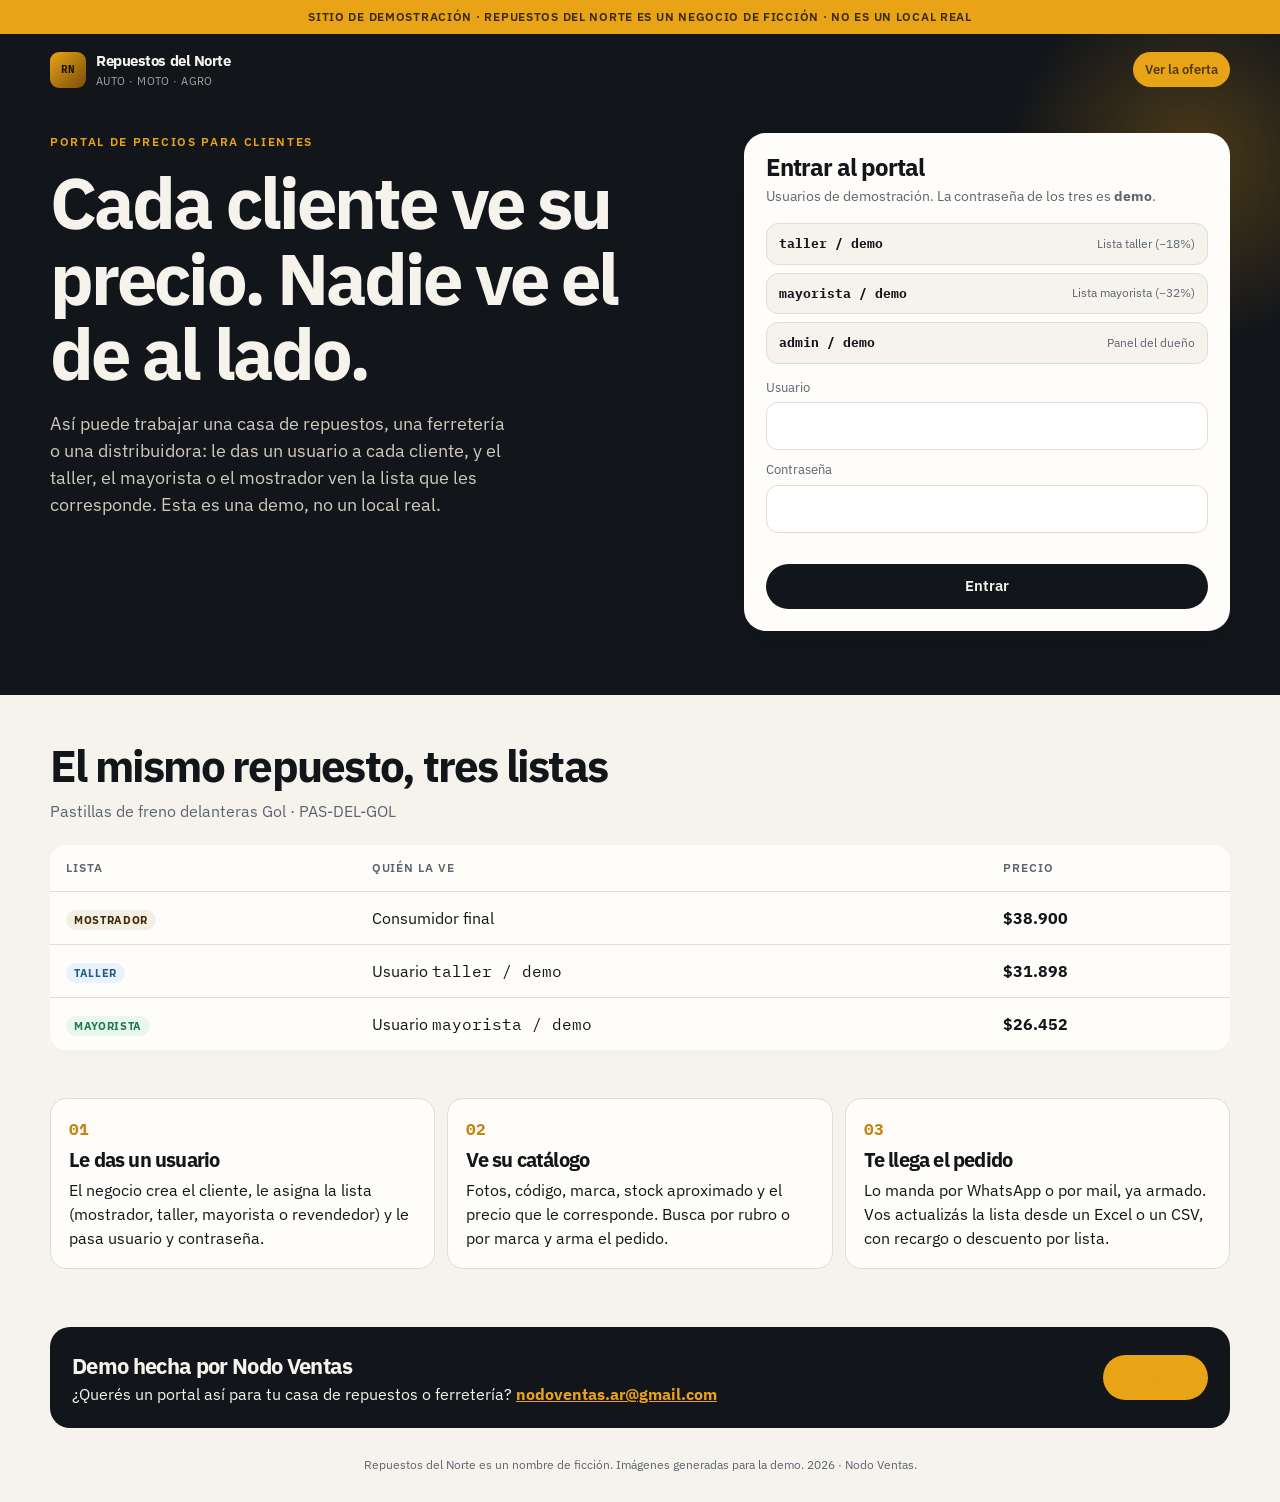
==== index.html @ 2b9c000d "Publicar demo del portal de precios Repuestos del Norte" ====
<!DOCTYPE html>
<html lang="es-AR">
<head>
  <meta charset="utf-8">
  <meta name="viewport" content="width=device-width, initial-scale=1">
  <title>Repuestos del Norte — Portal de precios (demo de Nodo Ventas)</title>
  <meta name="description" content="Demo de un portal de precios para casas de repuestos: cada cliente entra con su usuario y ve su lista. Hecho por Nodo Ventas. Este negocio es de ficción.">
  <meta name="robots" content="noindex, nofollow">
  <link rel="icon" href="favicon.svg" type="image/svg+xml">
  <link rel="preconnect" href="https://fonts.googleapis.com">
  <link rel="preconnect" href="https://fonts.gstatic.com" crossorigin>
  <link href="https://fonts.googleapis.com/css2?family=IBM+Plex+Mono:wght@400;600;700&family=IBM+Plex+Sans:wght@400;500;600;700&display=swap" rel="stylesheet">
  <link rel="stylesheet" href="css/app.css">
</head>
<body>
  <a class="skip" href="#login">Saltar al acceso</a>
  <div class="ribbon">Sitio de demostración · Repuestos del Norte es un negocio de ficción · No es un local real</div>
  <div class="hero-dark">
    <div class="wrap">
      <div class="topbar">
        <a class="brand" href="index.html">
          <span class="mark">RN</span>
          <span><b>Repuestos del Norte</b><small>Auto · Moto · Agro</small></span>
        </a>
        <a class="btn btn-amber btn-sm" href="oferta/">Ver la oferta</a>
      </div>
      <div class="hero-grid">
        <div>
          <p class="kicker">Portal de precios para clientes</p>
          <h1>Cada cliente ve su precio. Nadie ve el de al lado.</h1>
          <p class="lead">Así puede trabajar una casa de repuestos, una ferretería o una distribuidora: le das un usuario a cada cliente, y el taller, el mayorista o el mostrador ven la lista que les corresponde. Esta es una demo, no un local real.</p>
        </div>
        <div class="login-card" id="login-card">
          <h2>Entrar al portal</h2>
          <p class="hint">Usuarios de demostración. La contraseña de los tres es <b>demo</b>.</p>
          <div class="demo-users">
            <button class="chip" type="button" data-user="taller"><b>taller / demo</b><span>Lista taller (−18%)</span></button>
            <button class="chip" type="button" data-user="mayorista"><b>mayorista / demo</b><span>Lista mayorista (−32%)</span></button>
            <button class="chip" type="button" data-user="admin"><b>admin / demo</b><span>Panel del dueño</span></button>
          </div>
          <form id="login">
            <label for="usuario">Usuario</label>
            <input id="usuario" name="usuario" autocomplete="username" required>
            <label for="password">Contraseña</label>
            <input id="password" name="password" type="password" autocomplete="current-password" required>
            <p class="err" id="login-err" role="alert"></p>
            <button class="btn btn-primary" type="submit" style="width:100%;margin-top:8px">Entrar</button>
          </form>
        </div>
      </div>
    </div>
  </div>

  <main>
    <section class="compare">
      <div class="wrap">
        <h2>El mismo repuesto, tres listas</h2>
        <p class="sub" id="cmp-name">Entrá con taller y después con mayorista: el catálogo es el mismo, el precio no.</p>
        <table class="price-table">
          <thead>
            <tr><th>Lista</th><th>Quién la ve</th><th>Precio</th></tr>
          </thead>
          <tbody>
            <tr>
              <td><span class="tag tag-c">Mostrador</span></td>
              <td>Consumidor final</td>
              <td class="amt" id="cmp-c">—</td>
            </tr>
            <tr>
              <td><span class="tag tag-t">Taller</span></td>
              <td>Usuario <span class="mono">taller / demo</span></td>
              <td class="amt" id="cmp-t">—</td>
            </tr>
            <tr>
              <td><span class="tag tag-m">Mayorista</span></td>
              <td>Usuario <span class="mono">mayorista / demo</span></td>
              <td class="amt" id="cmp-m">—</td>
            </tr>
          </tbody>
        </table>
      </div>
    </section>

    <div class="wrap">
      <div class="steps">
        <article class="step"><i>01</i><h3>Le das un usuario</h3><p>El negocio crea el cliente, le asigna la lista (mostrador, taller, mayorista o revendedor) y le pasa usuario y contraseña.</p></article>
        <article class="step"><i>02</i><h3>Ve su catálogo</h3><p>Fotos, código, marca, stock aproximado y el precio que le corresponde. Busca por rubro o por marca y arma el pedido.</p></article>
        <article class="step"><i>03</i><h3>Te llega el pedido</h3><p>Lo manda por WhatsApp o por mail, ya armado. Vos actualizás la lista desde un Excel o un CSV, con recargo o descuento por lista.</p></article>
      </div>
    </div>
  </main>

  <footer class="wrap">
    <div class="nodo">
      <div>
        <strong>Demo hecha por Nodo Ventas</strong>
        <span>¿Querés un portal así para tu casa de repuestos o ferretería? <a href="mailto:nodoventas.ar@gmail.com">nodoventas.ar@gmail.com</a></span>
      </div>
      <a class="btn btn-amber" href="oferta/">Ver oferta</a>
    </div>
    <p class="fine">Repuestos del Norte es un nombre de ficción. Imágenes generadas para la demo. 2026 · Nodo Ventas.</p>
  </footer>
  <script src="js/products.js"></script>
  <script src="js/core.js"></script>
  <script src="js/login.js"></script>
</body>
</html>
---- css/app.css ----
:root {
  --ink: #12151a;
  --ink-2: #1c222b;
  --paper: #f6f3ed;
  --paper-2: #fffdf9;
  --muted: #5c6570;
  --line: #e2dcd2;
  --amber: #c48412;
  --amber-2: #e8a317;
  --amber-ink: #3a2a08;
  --steel: #2b5d7a;
  --ok: #1f7a4d;
  --warn: #9a4b12;
  --danger: #b42318;
  --shadow: 0 16px 40px rgba(18, 21, 26, 0.12);
  --radius: 14px;
  --font: "IBM Plex Sans", "Segoe UI", sans-serif;
  --mono: "IBM Plex Mono", ui-monospace, monospace;
  --max: 1180px;
}
*, *::before, *::after { box-sizing: border-box; }
html { scroll-behavior: smooth; }
html, body { margin: 0; padding: 0; }
body {
  font-family: var(--font);
  color: var(--ink);
  background: var(--paper);
  font-size: 16px;
  line-height: 1.5;
  -webkit-font-smoothing: antialiased;
}
body.dark {
  background: var(--ink);
  color: var(--paper);
}
img { max-width: 100%; display: block; }
button, input, select { font: inherit; color: inherit; }
button { cursor: pointer; }
a { color: inherit; }
h1, h2, h3 { margin: 0; letter-spacing: -0.04em; line-height: 1.05; }
p { margin: 0; }

.skip { position: absolute; left: 12px; top: -40px; background: var(--amber-2); color: var(--ink); padding: 8px 12px; border-radius: 8px; z-index: 20; }
.skip:focus { top: 12px; }

.ribbon {
  background: var(--amber-2);
  color: var(--amber-ink);
  text-align: center;
  font-size: 12px;
  font-weight: 600;
  letter-spacing: 0.06em;
  text-transform: uppercase;
  padding: 8px 16px;
}

.wrap { width: min(var(--max), calc(100% - 32px)); margin-inline: auto; }

.btn {
  display: inline-flex; align-items: center; justify-content: center; gap: 8px;
  border: 0; border-radius: 999px; padding: 11px 18px;
  font-weight: 600; text-decoration: none; font-size: 15px;
  transition: transform 0.12s ease, background 0.12s ease;
}
.btn:active { transform: scale(0.98); }
.btn-primary { background: var(--ink); color: var(--paper); }
.btn-amber { background: var(--amber-2); color: var(--amber-ink); }
.btn-ghost { background: transparent; border: 1px solid currentColor; }
.btn-wa { background: #25d366; color: #062; }
.btn-mail { background: var(--steel); color: #fff; }
.btn[disabled] { opacity: 0.45; cursor: not-allowed; }
.btn-sm { padding: 8px 12px; font-size: 13px; }

.hero-dark { background: var(--ink); color: var(--paper); position: relative; overflow: hidden; }
.hero-dark::after {
  content: ""; position: absolute; right: -120px; top: -80px; width: 420px; height: 420px;
  background: radial-gradient(circle, rgba(232,163,23,.28), transparent 62%);
  pointer-events: none;
}
.topbar {
  display: flex; justify-content: space-between; align-items: center;
  padding: 16px 0; gap: 12px;
}
.brand { display: flex; align-items: center; gap: 10px; text-decoration: none; }
.mark {
  width: 36px; height: 36px; border-radius: 9px;
  background: linear-gradient(135deg, var(--amber-2), #7a4e0a);
  display: grid; place-items: center;
  font-family: var(--mono); font-size: 11px; font-weight: 700; color: #1a1204;
}
.brand b { display: block; font-size: 15px; letter-spacing: -0.03em; }
.brand small { display: block; font-size: 11px; opacity: 0.65; letter-spacing: 0.04em; text-transform: uppercase; }

.hero-grid { display: grid; grid-template-columns: 1.15fr 0.85fr; gap: 36px; padding: 28px 0 64px; align-items: start; }
.kicker { font-size: 12px; letter-spacing: 0.14em; text-transform: uppercase; color: var(--amber-2); font-weight: 600; margin-bottom: 14px; }
.hero-grid h1 { font-size: clamp(40px, 6vw, 72px); max-width: 14ch; }
.lead { margin: 18px 0 22px; max-width: 42ch; color: #cfc8bc; font-size: 18px; }

.login-card {
  background: var(--paper-2); color: var(--ink);
  border-radius: 22px; padding: 22px; box-shadow: var(--shadow); position: relative; z-index: 1;
}
.login-card h2 { font-size: 24px; margin-bottom: 6px; }
.login-card .hint { color: var(--muted); font-size: 14px; margin-bottom: 16px; }
label { display: block; font-size: 13px; margin: 10px 0 5px; color: var(--muted); }
input, select {
  width: 100%; border: 1px solid var(--line); border-radius: 12px;
  padding: 11px 12px; background: #fff; outline: none;
}
input:focus, select:focus { border-color: var(--amber); box-shadow: 0 0 0 3px rgba(232,163,23,.25); }
.demo-users { display: grid; gap: 8px; margin: 14px 0; }
.chip {
  display: flex; justify-content: space-between; align-items: center; gap: 8px;
  border: 1px solid var(--line); border-radius: 12px; padding: 10px 12px;
  background: var(--paper); cursor: pointer; text-align: left; width: 100%;
}
.chip:hover, .chip:focus-visible { border-color: var(--amber); }
.chip b { font-family: var(--mono); font-size: 13px; }
.chip span { font-size: 12px; color: var(--muted); }
.err { color: var(--danger); font-size: 13px; min-height: 1.2em; margin-top: 8px; }

.compare { padding: 48px 0; }
.compare h2 { font-size: clamp(28px, 5vw, 44px); margin-bottom: 10px; }
.compare .sub { color: var(--muted); margin-bottom: 22px; max-width: 50ch; }
.price-table { width: 100%; border-collapse: collapse; background: var(--paper-2); border-radius: 16px; overflow: hidden; }
.price-table th, .price-table td { padding: 14px 16px; text-align: left; border-bottom: 1px solid var(--line); }
.price-table th { font-size: 12px; letter-spacing: 0.08em; text-transform: uppercase; color: var(--muted); font-weight: 600; }
.price-table .mono { font-family: var(--mono); }
.price-table .amt { font-weight: 700; font-variant-numeric: tabular-nums; }
.price-table tr:last-child td { border-bottom: 0; }
.tag { font-size: 11px; font-weight: 700; letter-spacing: 0.06em; text-transform: uppercase; border-radius: 999px; padding: 3px 8px; }
.tag-t { background: #e8f3ff; color: var(--steel); }
.tag-m { background: #e9f7ef; color: var(--ok); }
.tag-c { background: #f4eee3; color: var(--amber-ink); }

.steps { display: grid; grid-template-columns: repeat(3, 1fr); gap: 12px; padding-bottom: 48px; }
.step { background: var(--paper-2); border: 1px solid var(--line); border-radius: 16px; padding: 18px; }
.step i { font-family: var(--mono); color: var(--amber); font-style: normal; font-weight: 700; }
.step h3 { font-size: 20px; margin: 8px 0; }

.nodo {
  background: var(--ink); color: var(--paper); border-radius: 20px;
  padding: 22px; display: flex; justify-content: space-between; align-items: center; gap: 12px; flex-wrap: wrap;
  margin: 10px 0 28px;
}
.nodo strong { display: block; font-size: 22px; letter-spacing: -0.03em; }
.nodo a { color: var(--amber-2); font-weight: 700; }
.fine { text-align: center; font-size: 12px; color: var(--muted); padding-bottom: 28px; }

.app-head {
  position: sticky; top: 0; z-index: 30;
  background: rgba(246,243,237,.92); backdrop-filter: blur(14px);
  border-bottom: 1px solid var(--line);
}
.app-head .row { display: flex; align-items: center; gap: 10px; min-height: 64px; }
.search { flex: 1; display: flex; align-items: center; gap: 8px; }
.search input { background: #fff; }
.who { display: flex; align-items: center; gap: 8px; font-size: 13px; }
.badge-list {
  font-family: var(--mono); font-size: 11px; font-weight: 700;
  background: var(--ink); color: var(--paper); border-radius: 999px; padding: 5px 9px; white-space: nowrap;
}
.filters { display: flex; gap: 8px; flex-wrap: wrap; padding: 10px 0 16px; }
.filters select { width: auto; background: #fff; padding: 8px 10px; }

.grid {
  display: grid; grid-template-columns: repeat(auto-fill, minmax(220px, 1fr)); gap: 12px; padding-bottom: 100px;
}
.card {
  background: var(--paper-2); border: 1px solid var(--line); border-radius: 16px; overflow: hidden;
  display: flex; flex-direction: column;
}
.card .pic { aspect-ratio: 1; background: #ece7de; }
.card .pic img { width: 100%; height: 100%; object-fit: cover; }
.card .body { padding: 12px 12px 14px; display: flex; flex-direction: column; gap: 6px; flex: 1; }
.sku { font-family: var(--mono); font-size: 11px; color: var(--muted); }
.card h3 { font-size: 16px; letter-spacing: -0.03em; }
.meta { font-size: 12px; color: var(--muted); }
.price { font-size: 22px; font-weight: 700; font-variant-numeric: tabular-nums; letter-spacing: -0.03em; }
.stock { font-size: 12px; }
.stock.ok { color: var(--ok); }
.stock.low { color: var(--warn); }
.stock.out { color: var(--danger); }
.qtyrow { display: flex; gap: 6px; margin-top: auto; }
.qtyrow input { width: 64px; text-align: center; padding: 8px; }

.cart-btn { position: relative; }
.cart-count {
  position: absolute; top: -6px; right: -6px;
  background: var(--amber-2); color: var(--amber-ink);
  font-size: 11px; font-weight: 700; border-radius: 99px; min-width: 18px; height: 18px;
  display: grid; place-items: center; padding: 0 4px;
}

.drawer-bg[hidden], .modal[hidden] { display: none !important; }
.drawer-bg, .modal {
  position: fixed; inset: 0; background: rgba(18,21,26,.5); z-index: 50;
  display: grid; place-items: end;
}
.drawer, .sheet {
  width: min(440px, 100%); background: var(--paper-2);
  border-radius: 20px 20px 0 0; padding: 18px 18px 28px;
  max-height: 92vh; overflow: auto;
}
@media (min-width: 800px) {
  .drawer-bg { place-items: center end; }
  .drawer { height: 100vh; max-height: 100vh; border-radius: 0; }
  .modal { place-items: center; }
  .sheet { border-radius: 20px; }
}
.cart-item { display: grid; grid-template-columns: 1fr auto; gap: 8px; padding: 12px 0; border-bottom: 1px solid var(--line); }
.cart-total { display: flex; justify-content: space-between; font-size: 20px; font-weight: 700; margin: 14px 0; }
.preview {
  background: var(--paper); border-radius: 12px; padding: 12px;
  font-family: var(--mono); font-size: 12px; white-space: pre-wrap; color: var(--ink-2);
}

.tabs { display: flex; gap: 6px; flex-wrap: wrap; padding: 16px 0; }
.tab { border: 1px solid var(--line); background: #fff; border-radius: 999px; padding: 8px 14px; }
.tab[aria-selected="true"] { background: var(--ink); color: var(--paper); border-color: var(--ink); }
.panel { display: none; }
.panel.active { display: block; }
.table-wrap { overflow: auto; border: 1px solid var(--line); border-radius: 14px; background: #fff; }
table.data { width: 100%; border-collapse: collapse; font-size: 14px; }
table.data th, table.data td { padding: 10px 12px; text-align: left; border-bottom: 1px solid var(--line); white-space: nowrap; }
table.data th { font-size: 11px; letter-spacing: 0.06em; text-transform: uppercase; color: var(--muted); }
.form-grid { display: grid; grid-template-columns: repeat(2, 1fr); gap: 10px; margin: 14px 0 20px; }
.form-grid label { margin-top: 0; }
.form-grid .full { grid-column: 1 / -1; }
.drop {
  border: 1.5px dashed var(--line); border-radius: 16px; padding: 22px; text-align: center; background: #fff;
}
.drop.over { border-color: var(--amber); background: #fff8ea; }
.rates { display: grid; grid-template-columns: repeat(3, 1fr); gap: 10px; }
.rate-card { background: #fff; border: 1px solid var(--line); border-radius: 14px; padding: 14px; }
.rate-card b { display: block; margin-bottom: 8px; }

.plans { display: grid; grid-template-columns: repeat(3, 1fr); gap: 14px; }
.plan { background: #fff; border: 1px solid var(--line); border-radius: 20px; padding: 22px; display: flex; flex-direction: column; gap: 8px; }
.plan.featured { border-color: var(--amber-2); box-shadow: 0 0 0 3px rgba(232,163,23,.2); }
.plan .price { font-size: 36px; letter-spacing: -0.05em; }
.plan .fee { color: var(--muted); font-size: 15px; }
.plan ul { margin: 8px 0 16px; padding: 0 0 0 18px; color: var(--muted); flex: 1; }
.plan li { margin: 6px 0; }

@media (max-width: 860px) {
  .hero-grid, .steps, .plans, .rates, .form-grid { grid-template-columns: 1fr; }
  .who span.hide-sm { display: none; }
  .app-head .row { flex-wrap: wrap; padding: 8px 0; }
  .search { order: 3; flex-basis: 100%; }
}
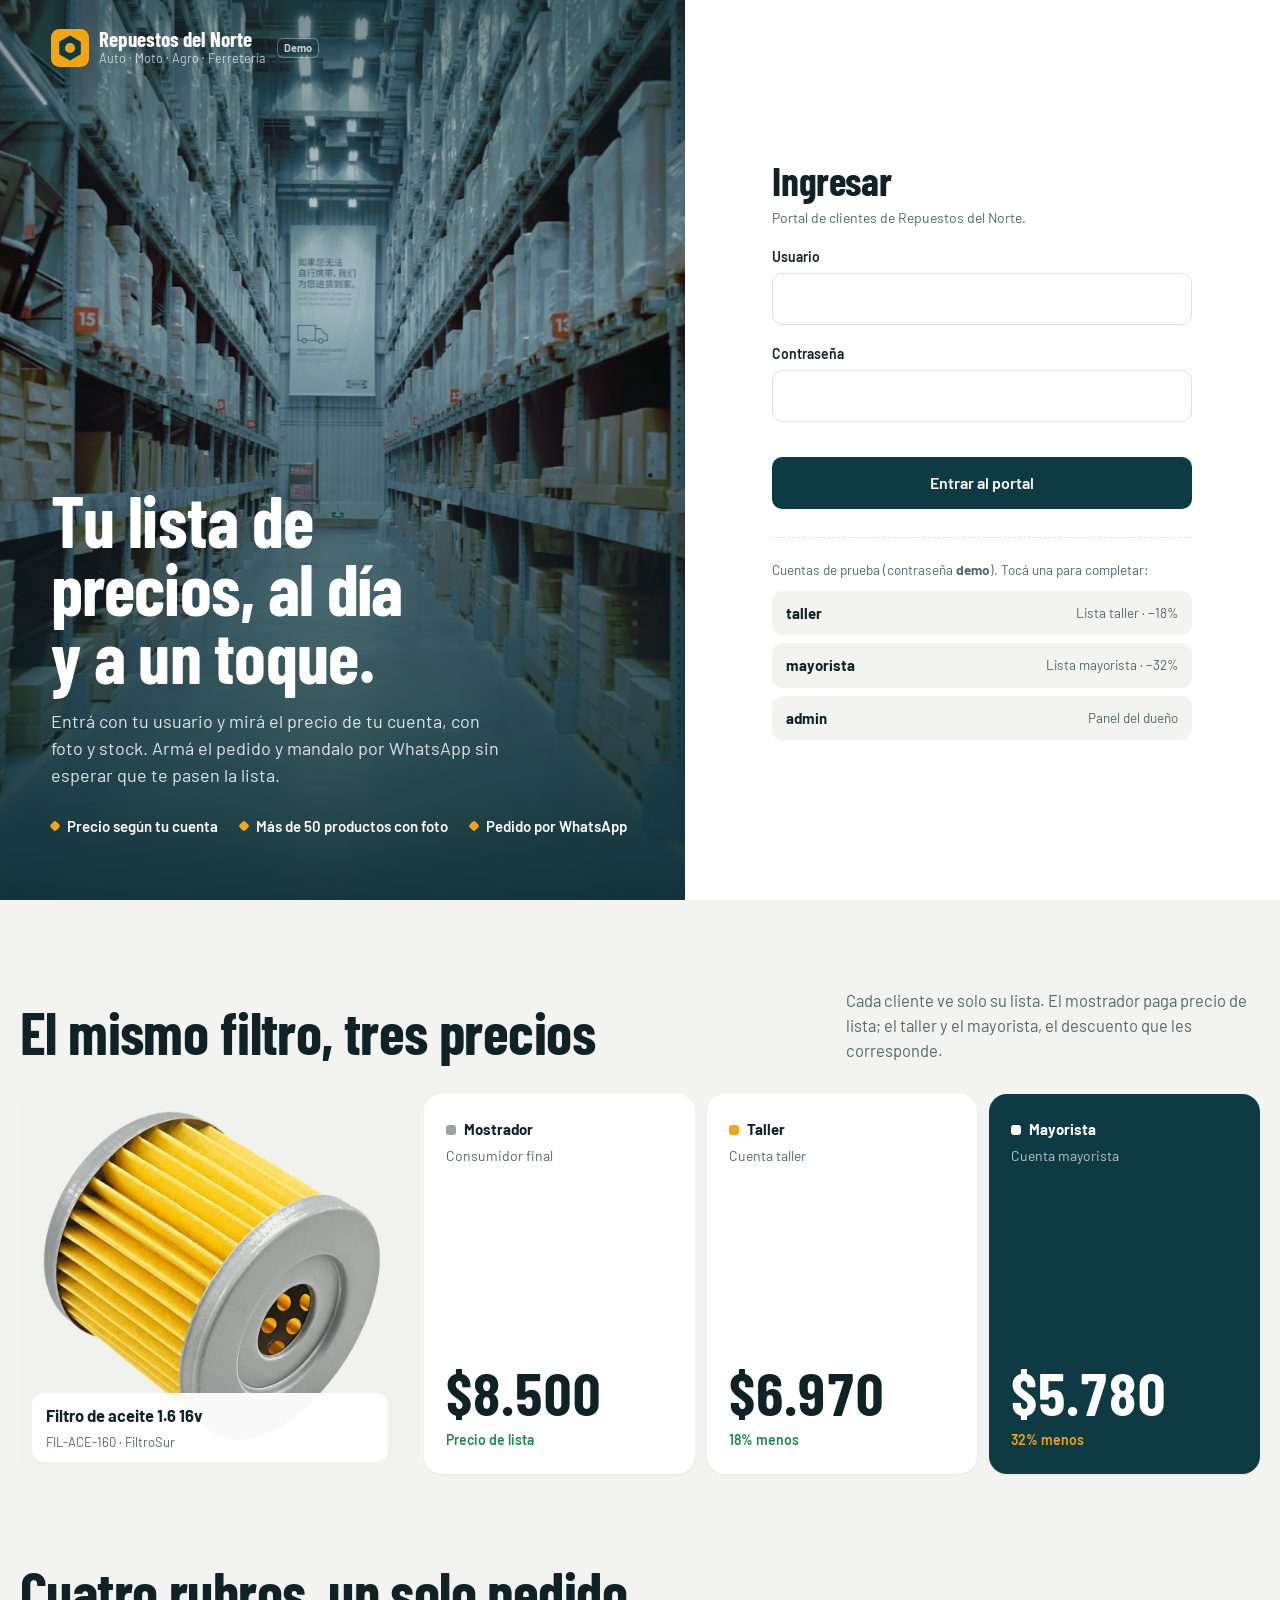
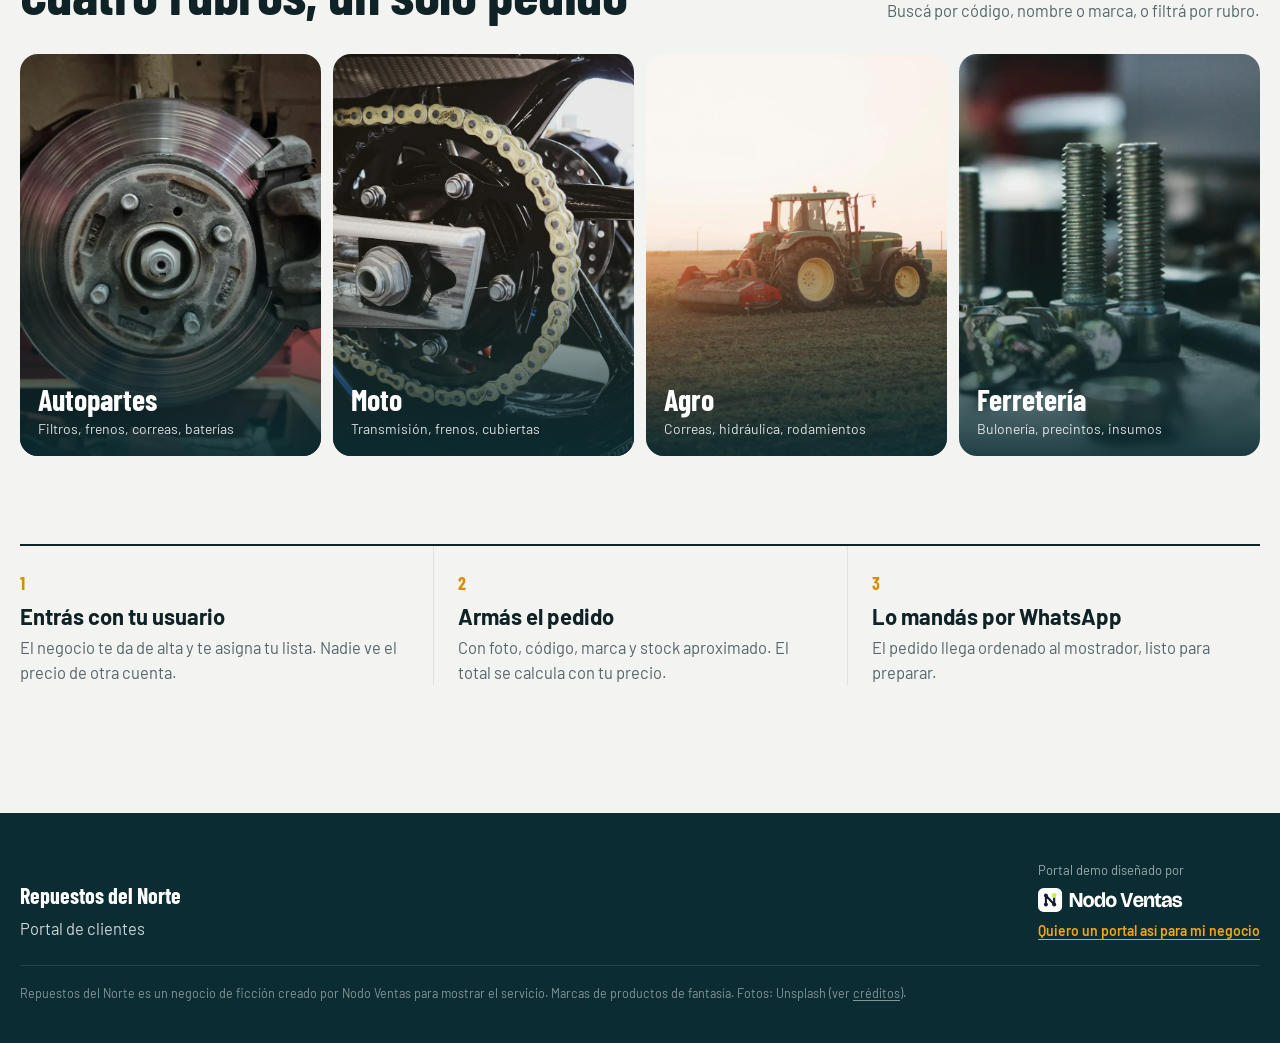
==== commit 4e39dceb: "Rediseño v2: fotos reales de producto, catálogo nuevo, pedido con pantalla de WhatsApp, oferta con m" ====
--- a/index.html
+++ b/index.html
@@ -2,103 +2,119 @@
 <html lang="es-AR">
 <head>
   <meta charset="utf-8">
-  <meta name="viewport" content="width=device-width, initial-scale=1">
-  <title>Repuestos del Norte — Portal de precios (demo de Nodo Ventas)</title>
-  <meta name="description" content="Demo de un portal de precios para casas de repuestos: cada cliente entra con su usuario y ve su lista. Hecho por Nodo Ventas. Este negocio es de ficción.">
+  <meta name="viewport" content="width=device-width, initial-scale=1, viewport-fit=cover">
+  <title>Repuestos del Norte · Portal de clientes</title>
+  <meta name="description" content="Portal de clientes de Repuestos del Norte: cada cliente entra con su usuario, ve su lista de precios con fotos y stock, y arma el pedido por WhatsApp. Sitio demo creado por Nodo Ventas.">
   <meta name="robots" content="noindex, nofollow">
+  <meta name="theme-color" content="#0E3B43">
   <link rel="icon" href="favicon.svg" type="image/svg+xml">
   <link rel="preconnect" href="https://fonts.googleapis.com">
   <link rel="preconnect" href="https://fonts.gstatic.com" crossorigin>
-  <link href="https://fonts.googleapis.com/css2?family=IBM+Plex+Mono:wght@400;600;700&family=IBM+Plex+Sans:wght@400;500;600;700&display=swap" rel="stylesheet">
+  <link href="https://fonts.googleapis.com/css2?family=Barlow+Condensed:wght@600;700&family=Barlow:wght@400;500;600;700&display=swap" rel="stylesheet">
+  <link rel="preload" as="image" href="img/fotos/deposito.webp">
   <link rel="stylesheet" href="css/app.css">
 </head>
 <body>
-  <a class="skip" href="#login">Saltar al acceso</a>
-  <div class="ribbon">Sitio de demostración · Repuestos del Norte es un negocio de ficción · No es un local real</div>
-  <div class="hero-dark">
-    <div class="wrap">
-      <div class="topbar">
+  <a class="skip" href="#login">Saltar al ingreso</a>
+  <div class="landing">
+    <section class="landing-photo on-dark">
+      <img src="img/fotos/deposito.webp" alt="Depósito con estanterías altas llenas de mercadería" width="1800" height="1100" fetchpriority="high">
+      <div class="landing-top">
         <a class="brand" href="index.html">
-          <span class="mark">RN</span>
-          <span><b>Repuestos del Norte</b><small>Auto · Moto · Agro</small></span>
+          <svg class="mark" viewBox="0 0 64 64" aria-hidden="true"><rect width="64" height="64" rx="14" fill="#F2A516"/><path d="M32 11l18.2 10.5v21L32 53 13.8 42.5v-21z" fill="#0E3B43"/><circle cx="32" cy="32" r="8.5" fill="#F2A516"/></svg>
+          <span><b>Repuestos del Norte</b><small>Auto · Moto · Agro · Ferretería</small></span>
         </a>
-        <a class="btn btn-amber btn-sm" href="oferta/">Ver la oferta</a>
+        <a class="demo-tag" href="oferta/" title="Sitio demo hecho por Nodo Ventas">Demo</a>
       </div>
-      <div class="hero-grid">
-        <div>
-          <p class="kicker">Portal de precios para clientes</p>
-          <h1>Cada cliente ve su precio. Nadie ve el de al lado.</h1>
-          <p class="lead">Así puede trabajar una casa de repuestos, una ferretería o una distribuidora: le das un usuario a cada cliente, y el taller, el mayorista o el mostrador ven la lista que les corresponde. Esta es una demo, no un local real.</p>
-        </div>
-        <div class="login-card" id="login-card">
-          <h2>Entrar al portal</h2>
-          <p class="hint">Usuarios de demostración. La contraseña de los tres es <b>demo</b>.</p>
-          <div class="demo-users">
-            <button class="chip" type="button" data-user="taller"><b>taller / demo</b><span>Lista taller (−18%)</span></button>
-            <button class="chip" type="button" data-user="mayorista"><b>mayorista / demo</b><span>Lista mayorista (−32%)</span></button>
-            <button class="chip" type="button" data-user="admin"><b>admin / demo</b><span>Panel del dueño</span></button>
+      <div class="landing-copy">
+        <h1>Tu lista de precios, al día y a un toque.</h1>
+        <p>Entrá con tu usuario y mirá el precio de tu cuenta, con foto y stock. Armá el pedido y mandalo por WhatsApp sin esperar que te pasen la lista.</p>
+        <ul class="landing-facts">
+          <li>Precio según tu cuenta</li>
+          <li>Más de 50 productos con foto</li>
+          <li>Pedido por WhatsApp</li>
+        </ul>
+      </div>
+    </section>
+
+    <section class="landing-form" id="login">
+      <div class="login-card">
+        <h2>Ingresar</h2>
+        <p class="hint">Portal de clientes de Repuestos del Norte.</p>
+        <form id="login-form" novalidate>
+          <label for="usuario">Usuario</label>
+          <input class="field" id="usuario" name="usuario" autocomplete="username" autocapitalize="none" required>
+          <label for="password">Contraseña</label>
+          <input class="field" id="password" name="password" type="password" autocomplete="current-password" required>
+          <p class="err" id="login-err" role="alert"></p>
+          <button class="btn btn-primary" type="submit">Entrar al portal</button>
+        </form>
+        <div class="demo-users">
+          <p>Cuentas de prueba (contraseña <b>demo</b>). Tocá una para completar:</p>
+          <div class="chips">
+            <button class="chip" type="button" data-user="taller"><b>taller</b><span>Lista taller · −18%</span></button>
+            <button class="chip" type="button" data-user="mayorista"><b>mayorista</b><span>Lista mayorista · −32%</span></button>
+            <button class="chip" type="button" data-user="admin"><b>admin</b><span>Panel del dueño</span></button>
           </div>
-          <form id="login">
-            <label for="usuario">Usuario</label>
-            <input id="usuario" name="usuario" autocomplete="username" required>
-            <label for="password">Contraseña</label>
-            <input id="password" name="password" type="password" autocomplete="current-password" required>
-            <p class="err" id="login-err" role="alert"></p>
-            <button class="btn btn-primary" type="submit" style="width:100%;margin-top:8px">Entrar</button>
-          </form>
         </div>
       </div>
-    </div>
+    </section>
   </div>
 
   <main>
-    <section class="compare">
+    <section class="band">
       <div class="wrap">
-        <h2>El mismo repuesto, tres listas</h2>
-        <p class="sub" id="cmp-name">Entrá con taller y después con mayorista: el catálogo es el mismo, el precio no.</p>
-        <table class="price-table">
-          <thead>
-            <tr><th>Lista</th><th>Quién la ve</th><th>Precio</th></tr>
-          </thead>
-          <tbody>
-            <tr>
-              <td><span class="tag tag-c">Mostrador</span></td>
-              <td>Consumidor final</td>
-              <td class="amt" id="cmp-c">—</td>
-            </tr>
-            <tr>
-              <td><span class="tag tag-t">Taller</span></td>
-              <td>Usuario <span class="mono">taller / demo</span></td>
-              <td class="amt" id="cmp-t">—</td>
-            </tr>
-            <tr>
-              <td><span class="tag tag-m">Mayorista</span></td>
-              <td>Usuario <span class="mono">mayorista / demo</span></td>
-              <td class="amt" id="cmp-m">—</td>
-            </tr>
-          </tbody>
-        </table>
+        <div class="band-head">
+          <h2>El mismo filtro, tres precios</h2>
+          <p>Cada cliente ve solo su lista. El mostrador paga precio de lista; el taller y el mayorista, el descuento que les corresponde.</p>
+        </div>
+        <div class="compare">
+          <figure class="compare-photo" style="margin:0">
+            <img src="img/fotos/filtro-aceite.webp" alt="Filtro de aceite" loading="lazy" width="900" height="900">
+            <figcaption><b id="cmp-name">Filtro de aceite 1.6 16v</b><span id="cmp-code">FIL-ACE-160 · FiltroSur</span></figcaption>
+          </figure>
+          <div class="tiers">
+            <div class="tier t-c"><div><div class="tier-name"><i></i>Mostrador</div><div class="who">Consumidor final</div></div><div><div class="amt" id="cmp-c">$8.500</div><div class="off">Precio de lista</div></div></div>
+            <div class="tier t-t"><div><div class="tier-name"><i></i>Taller</div><div class="who">Cuenta taller</div></div><div><div class="amt" id="cmp-t">$6.970</div><div class="off">18% menos</div></div></div>
+            <div class="tier t-m"><div><div class="tier-name"><i></i>Mayorista</div><div class="who">Cuenta mayorista</div></div><div><div class="amt" id="cmp-m">$5.780</div><div class="off">32% menos</div></div></div>
+          </div>
+        </div>
       </div>
     </section>
 
-    <div class="wrap">
-      <div class="steps">
-        <article class="step"><i>01</i><h3>Le das un usuario</h3><p>El negocio crea el cliente, le asigna la lista (mostrador, taller, mayorista o revendedor) y le pasa usuario y contraseña.</p></article>
-        <article class="step"><i>02</i><h3>Ve su catálogo</h3><p>Fotos, código, marca, stock aproximado y el precio que le corresponde. Busca por rubro o por marca y arma el pedido.</p></article>
-        <article class="step"><i>03</i><h3>Te llega el pedido</h3><p>Lo manda por WhatsApp o por mail, ya armado. Vos actualizás la lista desde un Excel o un CSV, con recargo o descuento por lista.</p></article>
+    <section class="band" style="padding-top:0">
+      <div class="wrap">
+        <div class="band-head"><h2>Cuatro rubros, un solo pedido</h2><p>Buscá por código, nombre o marca, o filtrá por rubro.</p></div>
+        <div class="rubros">
+          <div class="rubro"><img src="img/fotos/freno-caliper.webp" alt="Disco y caliper de freno" loading="lazy"><div><h3>Autopartes</h3><span>Filtros, frenos, correas, baterías</span></div></div>
+          <div class="rubro"><img src="img/fotos/moto-cadena.webp" alt="Cadena y corona de moto" loading="lazy"><div><h3>Moto</h3><span>Transmisión, frenos, cubiertas</span></div></div>
+          <div class="rubro"><img src="img/fotos/tractor.webp" alt="Tractor trabajando en el campo" loading="lazy"><div><h3>Agro</h3><span>Correas, hidráulica, rodamientos</span></div></div>
+          <div class="rubro"><img src="img/fotos/tornillos.webp" alt="Bulones y tuercas" loading="lazy"><div><h3>Ferretería</h3><span>Bulonería, precintos, insumos</span></div></div>
+        </div>
       </div>
-    </div>
+    </section>
+
+    <section class="band" style="padding-top:0">
+      <div class="wrap">
+        <div class="how">
+          <article><b>1</b><h3>Entrás con tu usuario</h3><p>El negocio te da de alta y te asigna tu lista. Nadie ve el precio de otra cuenta.</p></article>
+          <article><b>2</b><h3>Armás el pedido</h3><p>Con foto, código, marca y stock aproximado. El total se calcula con tu precio.</p></article>
+          <article><b>3</b><h3>Lo mandás por WhatsApp</h3><p>El pedido llega ordenado al mostrador, listo para preparar.</p></article>
+        </div>
+      </div>
+    </section>
   </main>
 
-  <footer class="wrap">
-    <div class="nodo">
-      <div>
-        <strong>Demo hecha por Nodo Ventas</strong>
-        <span>¿Querés un portal así para tu casa de repuestos o ferretería? <a href="mailto:nodoventas.ar@gmail.com">nodoventas.ar@gmail.com</a></span>
+  <footer class="site-foot">
+    <div class="wrap">
+      <div><b style="color:#fff;font-family:var(--display);font-size:22px">Repuestos del Norte</b><p style="margin-top:4px">Portal de clientes</p></div>
+      <div class="made-by">
+        <span>Portal demo diseñado por</span>
+        <a href="oferta/" aria-label="Nodo Ventas, ver la oferta"><img src="img/nodo/nodo-ventas-logo-blanco.svg" alt="Nodo Ventas" width="146" height="24"></a>
+        <a class="link" href="oferta/">Quiero un portal así para mi negocio</a>
       </div>
-      <a class="btn btn-amber" href="oferta/">Ver oferta</a>
+      <p class="legal">Repuestos del Norte es un negocio de ficción creado por Nodo Ventas para mostrar el servicio. Marcas de productos de fantasía. Fotos: Unsplash (ver <a href="CREDITS.md">créditos</a>).</p>
     </div>
-    <p class="fine">Repuestos del Norte es un nombre de ficción. Imágenes generadas para la demo. 2026 · Nodo Ventas.</p>
   </footer>
   <script src="js/products.js"></script>
   <script src="js/core.js"></script>
--- a/css/app.css
+++ b/css/app.css
@@ -1,251 +1,306 @@
 :root {
-  --ink: #12151a;
-  --ink-2: #1c222b;
-  --paper: #f6f3ed;
-  --paper-2: #fffdf9;
-  --muted: #5c6570;
-  --line: #e2dcd2;
-  --amber: #c48412;
-  --amber-2: #e8a317;
-  --amber-ink: #3a2a08;
-  --steel: #2b5d7a;
-  --ok: #1f7a4d;
-  --warn: #9a4b12;
-  --danger: #b42318;
-  --shadow: 0 16px 40px rgba(18, 21, 26, 0.12);
-  --radius: 14px;
-  --font: "IBM Plex Sans", "Segoe UI", sans-serif;
-  --mono: "IBM Plex Mono", ui-monospace, monospace;
-  --max: 1180px;
+  --petrol: #0E3B43;
+  --petrol-2: #14505A;
+  --petrol-ink: #0A2C32;
+  --amber: #F2A516;
+  --amber-ink: #D98E00;
+  --paper: #F3F4F1;
+  --white: #FFFFFF;
+  --ink: #0F2226;
+  --soft: #55666A;
+  --line: #DFE3DF;
+  --ok: #1E8A50;
+  --low: #B45309;
+  --out: #9AA3A5;
+  --wa: #25D366;
+  --wa-dark: #008069;
+  --font: "Barlow", "Helvetica Neue", Arial, sans-serif;
+  --display: "Barlow Condensed", "Barlow", "Arial Narrow", sans-serif;
+  --max: 1240px;
+  --ease: cubic-bezier(.16, 1, .3, 1);
 }
 *, *::before, *::after { box-sizing: border-box; }
-html { scroll-behavior: smooth; }
-html, body { margin: 0; padding: 0; }
-body {
-  font-family: var(--font);
-  color: var(--ink);
-  background: var(--paper);
-  font-size: 16px;
-  line-height: 1.5;
-  -webkit-font-smoothing: antialiased;
-}
-body.dark {
-  background: var(--ink);
-  color: var(--paper);
-}
+html { -webkit-text-size-adjust: 100%; scroll-behavior: smooth; }
+@media (prefers-reduced-motion: reduce) { html { scroll-behavior: auto; } *, *::before, *::after { animation: none !important; transition: none !important; } }
+body { margin: 0; background: var(--paper); color: var(--ink); font-family: var(--font); font-size: 16.5px; line-height: 1.5; -webkit-font-smoothing: antialiased; }
+::selection { background: var(--amber); color: var(--petrol-ink); }
 img { max-width: 100%; display: block; }
+a { color: inherit; text-underline-offset: .18em; }
 button, input, select { font: inherit; color: inherit; }
 button { cursor: pointer; }
-a { color: inherit; }
-h1, h2, h3 { margin: 0; letter-spacing: -0.04em; line-height: 1.05; }
+:focus-visible { outline: 3px solid var(--amber); outline-offset: 2px; border-radius: 6px; }
+h1, h2, h3 { margin: 0; line-height: 1.02; text-wrap: balance; }
+h1, h2 { font-family: var(--display); font-weight: 700; letter-spacing: -0.01em; }
 p { margin: 0; }
-
-.skip { position: absolute; left: 12px; top: -40px; background: var(--amber-2); color: var(--ink); padding: 8px 12px; border-radius: 8px; z-index: 20; }
+.wrap { width: min(var(--max), calc(100% - 32px)); margin-inline: auto; }
+.mono, .sku { font-variant-numeric: tabular-nums; }
+.skip { position: absolute; left: 12px; top: -48px; z-index: 100; background: var(--amber); padding: 8px 12px; border-radius: 8px; }
 .skip:focus { top: 12px; }
-
-.ribbon {
-  background: var(--amber-2);
-  color: var(--amber-ink);
-  text-align: center;
-  font-size: 12px;
-  font-weight: 600;
-  letter-spacing: 0.06em;
-  text-transform: uppercase;
-  padding: 8px 16px;
+[hidden] { display: none !important; }
+
+/* brand */
+.brand { display: inline-flex; align-items: center; gap: 10px; text-decoration: none; min-width: 0; }
+.brand .mark { width: 38px; height: 38px; flex: 0 0 38px; }
+.brand b { display: block; font-family: var(--display); font-size: 21px; font-weight: 700; letter-spacing: .005em; line-height: 1; white-space: nowrap; }
+.brand small { display: block; font-size: 12.5px; color: var(--soft); white-space: nowrap; }
+.on-dark .brand small { color: rgba(255,255,255,.7); }
+.demo-tag { font-size: 11px; font-weight: 700; padding: 2px 7px; border-radius: 6px; text-decoration: none; color: var(--soft); box-shadow: inset 0 0 0 1px var(--line); }
+.on-dark .demo-tag { color: rgba(255,255,255,.75); box-shadow: inset 0 0 0 1px rgba(255,255,255,.3); }
+
+/* buttons */
+.btn { display: inline-flex; align-items: center; justify-content: center; gap: 8px; min-height: 48px; padding: 0 20px; border-radius: 10px; border: 0; font-weight: 600; font-size: 16px; text-decoration: none; transition: background .2s, transform .15s var(--ease), box-shadow .2s; white-space: nowrap; }
+.btn:active { transform: scale(.98); }
+.btn-sm { min-height: 40px; padding: 0 14px; font-size: 15px; }
+.btn-primary { background: var(--petrol); color: #fff; }
+.btn-primary:hover { background: var(--petrol-2); }
+.btn-amber { background: var(--amber); color: var(--petrol-ink); }
+.btn-amber:hover { background: var(--amber-ink); }
+.btn-ghost { background: transparent; color: var(--ink); box-shadow: inset 0 0 0 1.5px var(--line); }
+.btn-ghost:hover { box-shadow: inset 0 0 0 1.5px var(--ink); }
+.btn-wa { background: var(--wa); color: #fff; }
+.btn-wa:hover { background: #1EBE5B; }
+.btn-mail { background: #fff; color: var(--ink); box-shadow: inset 0 0 0 1.5px var(--line); }
+.btn[disabled] { opacity: .45; cursor: not-allowed; }
+.btn svg { width: 20px; height: 20px; }
+
+/* ===== login / landing ===== */
+.landing { display: grid; grid-template-columns: 1.15fr 1fr; min-height: 100svh; }
+.landing-photo { position: relative; color: #fff; display: flex; flex-direction: column; justify-content: space-between; padding: 28px clamp(20px, 4vw, 56px) 48px; overflow: hidden; background: var(--petrol-ink); }
+.landing-photo > img { position: absolute; inset: 0; width: 100%; height: 100%; object-fit: cover; animation: settle 1.6s var(--ease) both; }
+.landing-photo::before { content: ""; position: absolute; inset: 0; z-index: 1; background: linear-gradient(180deg, rgba(10,44,50,.55) 0%, rgba(10,44,50,.15) 35%, rgba(10,44,50,.92) 100%); }
+.landing-photo > *:not(img) { position: relative; z-index: 2; }
+.landing-top { display: flex; align-items: center; gap: 12px; }
+.landing-copy h1 { font-size: clamp(44px, 5.6vw, 84px); line-height: .95; text-transform: none; max-width: 13ch; }
+.landing-copy p { margin-top: 18px; max-width: 46ch; color: rgba(255,255,255,.85); font-size: 18px; }
+.landing-facts { display: flex; flex-wrap: wrap; gap: 10px 22px; margin-top: 26px; padding: 0; list-style: none; font-weight: 600; font-size: 15px; }
+.landing-facts li { display: flex; align-items: center; gap: 8px; }
+.landing-facts li::before { content: ""; width: 8px; height: 8px; border-radius: 2px; background: var(--amber); transform: rotate(45deg); }
+@keyframes settle { from { transform: scale(1.06); } }
+.landing-form { display: flex; flex-direction: column; justify-content: center; padding: 40px clamp(20px, 5vw, 72px); background: var(--white); }
+.login-card { width: min(420px, 100%); margin-inline: auto; }
+.login-card h2 { font-size: 40px; }
+.login-card .hint { color: var(--soft); margin-top: 6px; }
+.login-card label { display: block; font-weight: 600; font-size: 14px; margin: 18px 0 6px; }
+.field { width: 100%; height: 52px; border-radius: 10px; border: 1.5px solid var(--line); padding: 0 14px; font-size: 16px; background: #fff; transition: border-color .2s, box-shadow .2s; }
+.field:focus { outline: none; border-color: var(--petrol); box-shadow: 0 0 0 4px rgba(14,59,67,.12); }
+.err { color: #B42318; font-size: 14px; min-height: 1.4em; margin-top: 10px; }
+.login-card .btn-primary { width: 100%; margin-top: 6px; height: 52px; }
+.demo-users { margin-top: 28px; padding-top: 22px; border-top: 1px dashed var(--line); }
+.demo-users p { font-size: 13.5px; color: var(--soft); margin-bottom: 10px; }
+.chips { display: grid; gap: 8px; }
+.chip { display: flex; justify-content: space-between; align-items: center; gap: 10px; width: 100%; padding: 11px 14px; border-radius: 10px; border: 0; background: var(--paper); text-align: left; transition: background .2s; }
+.chip:hover { background: #E8EAE5; }
+.chip b { font-size: 15px; } .chip span { font-size: 13.5px; color: var(--soft); }
+@media (max-width: 900px) {
+  .landing { grid-template-columns: 1fr; }
+  .landing-photo { min-height: 72svh; }
 }
 
-.wrap { width: min(var(--max), calc(100% - 32px)); margin-inline: auto; }
-
-.btn {
-  display: inline-flex; align-items: center; justify-content: center; gap: 8px;
-  border: 0; border-radius: 999px; padding: 11px 18px;
-  font-weight: 600; text-decoration: none; font-size: 15px;
-  transition: transform 0.12s ease, background 0.12s ease;
+.band { padding: 88px 0; }
+.band-head { display: flex; flex-wrap: wrap; justify-content: space-between; align-items: end; gap: 16px 48px; margin-bottom: 32px; }
+.band-head h2 { font-size: clamp(36px, 4.6vw, 60px); }
+.band-head p { max-width: 46ch; color: var(--soft); }
+.compare { display: grid; grid-template-columns: minmax(260px, 380px) 1fr; gap: 24px; align-items: stretch; }
+.compare-photo { position: relative; border-radius: 18px; overflow: hidden; background: #fff; }
+.compare-photo img { width: 100%; height: 100%; object-fit: cover; aspect-ratio: 1; }
+.compare-photo figcaption { position: absolute; left: 12px; right: 12px; bottom: 12px; background: rgba(255,255,255,.94); border-radius: 12px; padding: 10px 14px; }
+.compare-photo figcaption b { display: block; } .compare-photo figcaption span { font-size: 13px; color: var(--soft); }
+.tiers { display: grid; grid-template-columns: repeat(3, 1fr); gap: 12px; }
+.tier { background: #fff; border-radius: 18px; padding: 24px 22px; display: flex; flex-direction: column; justify-content: space-between; gap: 32px; box-shadow: 0 1px 2px rgba(15,34,38,.06); }
+.tier .tier-name { font-weight: 700; font-size: 15px; display: flex; align-items: center; gap: 8px; }
+.tier .tier-name i { width: 10px; height: 10px; border-radius: 3px; }
+.tier .who { font-size: 14px; color: var(--soft); margin-top: 4px; }
+.tier .amt { font-family: var(--display); font-size: clamp(40px, 4.6vw, 64px); font-weight: 700; line-height: 1; font-variant-numeric: tabular-nums; }
+.tier .off { font-size: 14px; font-weight: 600; color: var(--ok); margin-top: 6px; }
+.tier.t-c i { background: var(--out); } .tier.t-t i { background: var(--amber); } .tier.t-m i { background: var(--petrol); }
+.tier.t-m { background: var(--petrol); color: #fff; } .tier.t-m .who { color: rgba(255,255,255,.7); } .tier.t-m .off { color: var(--amber); } .tier.t-m i { background: #fff; }
+@media (max-width: 860px) { .compare { grid-template-columns: 1fr; } .tiers { grid-template-columns: 1fr; } .tier { flex-direction: row; align-items: center; gap: 16px; } .tier .amt { font-size: 40px; text-align: right; } }
+
+.rubros { display: grid; grid-template-columns: repeat(4, 1fr); gap: 12px; }
+.rubro { position: relative; aspect-ratio: 3 / 4; border-radius: 18px; overflow: hidden; color: #fff; isolation: isolate; }
+.rubro img { position: absolute; inset: 0; width: 100%; height: 100%; object-fit: cover; z-index: -1; transition: transform .8s var(--ease); }
+.rubro::after { content: ""; position: absolute; inset: 0; z-index: -1; background: linear-gradient(180deg, transparent 45%, rgba(10,44,50,.9)); }
+.rubro:hover img { transform: scale(1.05); }
+.rubro div { position: absolute; left: 18px; right: 18px; bottom: 16px; }
+.rubro h3 { font-family: var(--display); font-size: 30px; font-weight: 700; }
+.rubro span { font-size: 14px; opacity: .85; }
+@media (max-width: 860px) { .rubros { grid-template-columns: repeat(2, 1fr); } }
+
+.how { display: grid; grid-template-columns: repeat(3, 1fr); border-top: 2px solid var(--ink); }
+.how article { padding: 24px 24px 0 0; }
+.how article + article { padding-left: 24px; border-left: 1px solid var(--line); }
+.how b { font-family: var(--display); font-size: 18px; color: var(--amber-ink); }
+.how h3 { font-size: 22px; margin-top: 8px; }
+.how p { color: var(--soft); margin-top: 8px; }
+@media (max-width: 860px) { .how { grid-template-columns: 1fr; } .how article + article { padding-left: 0; border-left: 0; border-top: 1px solid var(--line); margin-top: 20px; } }
+
+.site-foot { background: var(--petrol-ink); color: rgba(255,255,255,.8); padding: 48px 0 40px; margin-top: 40px; }
+.site-foot .wrap { display: flex; flex-wrap: wrap; justify-content: space-between; gap: 24px; align-items: flex-end; }
+.made-by { display: grid; gap: 8px; justify-items: start; font-size: 13px; color: rgba(255,255,255,.6); }
+.made-by img { height: 24px; width: auto; }
+.made-by a.link { color: var(--amber); font-weight: 600; font-size: 14px; }
+.legal { width: 100%; font-size: 12.5px; color: rgba(255,255,255,.5); border-top: 1px solid rgba(255,255,255,.1); padding-top: 18px; }
+
+/* ===== app (catalog/admin) ===== */
+.app-head { position: sticky; top: 0; z-index: 30; background: rgba(255,255,255,.94); backdrop-filter: saturate(1.4) blur(12px); border-bottom: 1px solid var(--line); }
+.app-head .row { display: flex; align-items: center; gap: 16px; min-height: 68px; }
+.search { flex: 1; position: relative; max-width: 560px; }
+.search input { width: 100%; height: 46px; border-radius: 10px; border: 1.5px solid var(--line); background: var(--paper); padding: 0 14px 0 42px; font-size: 16px; }
+.search input:focus { outline: none; border-color: var(--petrol); background: #fff; }
+.search svg { position: absolute; left: 13px; top: 13px; width: 20px; height: 20px; color: var(--soft); }
+.who { display: flex; align-items: center; gap: 8px; margin-left: auto; }
+.who-card { display: flex; flex-direction: column; align-items: flex-end; line-height: 1.15; }
+.who-card b { font-size: 14.5px; } 
+.badge-list { font-size: 12.5px; font-weight: 700; padding: 3px 8px; border-radius: 6px; background: #FFF3D6; color: #8A5300; }
+.badge-list.l-mayorista { background: var(--petrol); color: #fff; }
+.cart-btn { position: relative; }
+.cart-count { min-width: 22px; height: 22px; padding: 0 6px; border-radius: 11px; background: var(--amber); color: var(--petrol-ink); font-size: 13px; font-weight: 700; display: inline-grid; place-items: center; }
+.cart-count.bump { animation: bump .4s var(--ease); }
+@keyframes bump { 40% { transform: scale(1.35); } }
+.filters { display: flex; align-items: center; gap: 8px; padding: 10px 0 12px; overflow-x: auto; scrollbar-width: none; }
+.filters::-webkit-scrollbar { display: none; }
+.rubro-chip { flex: 0 0 auto; height: 38px; padding: 0 14px; border-radius: 999px; border: 0; background: var(--paper); font-weight: 600; font-size: 14.5px; color: var(--ink); }
+.rubro-chip[aria-pressed="true"] { background: var(--petrol); color: #fff; }
+.filters select { height: 38px; border-radius: 999px; border: 1.5px solid var(--line); background: #fff; padding: 0 12px; font-size: 14.5px; }
+.filters .meta { margin-left: auto; white-space: nowrap; color: var(--soft); font-size: 14px; }
+@media (max-width: 760px) {
+  .app-head .row { flex-wrap: wrap; gap: 10px; padding: 10px 0 0; }
+  .search { order: 3; flex-basis: 100%; max-width: none; }
+  .who-card b, .hide-sm { display: none; }
+  .brand small { display: none; }
 }
-.btn:active { transform: scale(0.98); }
-.btn-primary { background: var(--ink); color: var(--paper); }
-.btn-amber { background: var(--amber-2); color: var(--amber-ink); }
-.btn-ghost { background: transparent; border: 1px solid currentColor; }
-.btn-wa { background: #25d366; color: #062; }
-.btn-mail { background: var(--steel); color: #fff; }
-.btn[disabled] { opacity: 0.45; cursor: not-allowed; }
-.btn-sm { padding: 8px 12px; font-size: 13px; }
-
-.hero-dark { background: var(--ink); color: var(--paper); position: relative; overflow: hidden; }
-.hero-dark::after {
-  content: ""; position: absolute; right: -120px; top: -80px; width: 420px; height: 420px;
-  background: radial-gradient(circle, rgba(232,163,23,.28), transparent 62%);
-  pointer-events: none;
+
+.grid { display: grid; grid-template-columns: repeat(auto-fill, minmax(232px, 1fr)); gap: 14px; padding: 22px 0 64px; }
+.card { background: #fff; border-radius: 16px; overflow: hidden; display: flex; flex-direction: column; box-shadow: 0 1px 2px rgba(15,34,38,.06); transition: box-shadow .25s var(--ease), transform .25s var(--ease); }
+.card:hover { box-shadow: 0 18px 36px -18px rgba(15,34,38,.35); transform: translateY(-2px); }
+.card .pic { position: relative; aspect-ratio: 4 / 3; background: #E9ECE8; overflow: hidden; }
+.card .pic img { width: 100%; height: 100%; object-fit: cover; }
+.card .pic .off { position: absolute; left: 10px; top: 10px; font-size: 12.5px; font-weight: 700; padding: 3px 8px; border-radius: 6px; background: var(--amber); color: var(--petrol-ink); }
+.card .body { padding: 14px 14px 14px; display: flex; flex-direction: column; flex: 1; }
+.card .sku { font-size: 12.5px; font-weight: 600; color: var(--soft); letter-spacing: .02em; }
+.card h3 { font-size: 16.5px; font-weight: 600; line-height: 1.25; margin-top: 3px; }
+.card .meta { font-size: 13.5px; color: var(--soft); margin-top: 3px; }
+.price-row { display: flex; align-items: baseline; gap: 8px; margin-top: 12px; flex-wrap: wrap; }
+.card .price { font-family: var(--display); font-size: 30px; font-weight: 700; line-height: 1; font-variant-numeric: tabular-nums; }
+.card .was { font-size: 13.5px; color: var(--soft); text-decoration: line-through; }
+.stock { display: inline-flex; align-items: center; gap: 6px; font-size: 13px; font-weight: 600; margin-top: 8px; }
+.stock::before { content: ""; width: 7px; height: 7px; border-radius: 50%; background: currentColor; }
+.stock.ok { color: var(--ok); } .stock.low { color: var(--low); } .stock.out { color: var(--out); }
+.qtyrow { display: flex; gap: 8px; margin-top: auto; padding-top: 14px; }
+.stepper { display: flex; align-items: center; border-radius: 10px; box-shadow: inset 0 0 0 1.5px var(--line); }
+.stepper button { width: 34px; height: 40px; border: 0; background: transparent; font-size: 18px; font-weight: 600; }
+.stepper input { width: 34px; height: 40px; border: 0; text-align: center; font-weight: 600; background: transparent; -moz-appearance: textfield; }
+.stepper input::-webkit-inner-spin-button { -webkit-appearance: none; }
+.qtyrow .btn { flex: 1; min-height: 40px; }
+.empty { grid-column: 1 / -1; padding: 48px; text-align: center; color: var(--soft); background: #fff; border-radius: 16px; }
+
+.toast { position: fixed; left: 50%; bottom: 22px; z-index: 90; transform: translate(-50%, 20px); opacity: 0; background: var(--petrol-ink); color: #fff; padding: 12px 18px; border-radius: 12px; font-weight: 600; font-size: 15px; box-shadow: 0 18px 40px -12px rgba(0,0,0,.4); transition: opacity .25s, transform .35s var(--ease); pointer-events: none; }
+.toast.show { opacity: 1; transform: translate(-50%, 0); }
+
+/* drawer */
+.drawer-bg { position: fixed; inset: 0; z-index: 60; background: rgba(10,30,34,.45); backdrop-filter: blur(3px); display: flex; justify-content: flex-end; }
+.drawer { width: min(440px, 100%); height: 100%; background: #fff; display: flex; flex-direction: column; animation: slide .4s var(--ease); }
+@keyframes slide { from { transform: translateX(40px); opacity: 0; } }
+.drawer-head { display: flex; justify-content: space-between; align-items: center; padding: 20px 20px 14px; border-bottom: 1px solid var(--line); }
+.drawer-head h2 { font-size: 30px; }
+.drawer-head p { font-size: 13.5px; color: var(--soft); }
+.x { width: 40px; height: 40px; border-radius: 50%; border: 0; background: var(--paper); font-size: 22px; line-height: 1; }
+#cart-items { flex: 1; overflow: auto; padding: 8px 20px; }
+.cart-item { display: grid; grid-template-columns: 56px 1fr auto; gap: 12px; align-items: center; padding: 12px 0; border-bottom: 1px solid var(--line); }
+.cart-item img { width: 56px; height: 56px; border-radius: 10px; object-fit: cover; }
+.cart-item strong { display: block; font-size: 15px; line-height: 1.25; }
+.cart-item .meta { font-size: 13px; color: var(--soft); }
+.cart-item .amt { font-weight: 700; font-variant-numeric: tabular-nums; text-align: right; }
+.cart-item .del { border: 0; background: none; color: var(--soft); font-size: 13px; text-decoration: underline; padding: 0; margin-top: 2px; }
+.drawer-foot { padding: 16px 20px 20px; border-top: 1px solid var(--line); display: grid; gap: 10px; }
+.cart-total { display: flex; justify-content: space-between; align-items: baseline; font-weight: 600; }
+.cart-total b { font-family: var(--display); font-size: 32px; font-variant-numeric: tabular-nums; }
+.hint { color: var(--soft); font-size: 14px; }
+
+/* whatsapp screen */
+.wa-screen { position: fixed; inset: 0; z-index: 70; background: rgba(10,30,34,.6); backdrop-filter: blur(6px); display: grid; place-items: center; padding: 16px; overflow: auto; }
+.wa-stage { display: grid; grid-template-columns: auto minmax(0, 300px); gap: 40px; align-items: center; }
+.wa-phone { width: min(380px, calc(100vw - 32px)); height: min(760px, calc(100svh - 120px)); border-radius: 44px; padding: 10px; background: #0B1416; box-shadow: 0 40px 80px -20px rgba(0,0,0,.6), inset 0 0 0 2px #26363A; display: flex; animation: rise .5s var(--ease); }
+@keyframes rise { from { transform: translateY(30px); opacity: 0; } }
+.wa-app { flex: 1; border-radius: 34px; overflow: hidden; display: flex; flex-direction: column; background: #EFEAE2; font-family: -apple-system, "Segoe UI", Roboto, Helvetica, Arial, sans-serif; }
+.wa-top { display: flex; align-items: center; gap: 10px; padding: 34px 14px 12px; background: var(--wa-dark); color: #fff; }
+.wa-top .back { font-size: 26px; line-height: 1; }
+.wa-top .ava { width: 38px; height: 38px; border-radius: 50%; overflow: hidden; flex: 0 0 38px; }
+.wa-top .ava svg { width: 100%; height: 100%; }
+.wa-top b { display: block; font-size: 16px; font-weight: 600; }
+.wa-top small { font-size: 12.5px; opacity: .85; }
+.wa-top .icons { margin-left: auto; display: flex; gap: 18px; opacity: .95; }
+.wa-top .icons svg { width: 22px; height: 22px; }
+.wa-msgs { flex: 1; overflow: auto; padding: 12px 10px; display: flex; flex-direction: column; gap: 6px; background-color: #EFEAE2; background-image: radial-gradient(rgba(0,0,0,.035) 1px, transparent 1px); background-size: 14px 14px; }
+.wa-day { align-self: center; background: #fff; color: #54656F; font-size: 12px; padding: 5px 10px; border-radius: 8px; box-shadow: 0 1px 1px rgba(0,0,0,.08); margin: 4px 0; }
+.wa-sys { align-self: center; background: #FFF5C4; color: #54656F; font-size: 12px; padding: 6px 10px; border-radius: 8px; text-align: center; max-width: 90%; }
+.bubble { max-width: 88%; padding: 7px 9px 5px; border-radius: 10px; font-size: 14.5px; line-height: 1.38; color: #111B21; box-shadow: 0 1px 1px rgba(0,0,0,.12); white-space: pre-wrap; word-wrap: break-word; animation: pop .35s var(--ease) both; }
+@keyframes pop { from { transform: translateY(8px) scale(.98); opacity: 0; } }
+.bubble.out { align-self: flex-end; background: #D9FDD3; border-top-right-radius: 2px; }
+.bubble.in { align-self: flex-start; background: #fff; border-top-left-radius: 2px; }
+.bubble time { display: block; text-align: right; font-size: 11px; color: #667781; margin-top: 2px; white-space: nowrap; }
+.bubble .tk { color: #8696A0; margin-left: 3px; letter-spacing: -3px; }
+.bubble .tk.read { color: #53BDEB; }
+.typing { align-self: flex-start; background: #fff; border-radius: 10px; padding: 10px 12px; display: flex; gap: 4px; box-shadow: 0 1px 1px rgba(0,0,0,.12); }
+.typing i { width: 7px; height: 7px; border-radius: 50%; background: #8696A0; animation: dots 1s infinite; }
+.typing i:nth-child(2) { animation-delay: .15s; } .typing i:nth-child(3) { animation-delay: .3s; }
+@keyframes dots { 50% { transform: translateY(-4px); opacity: .5; } }
+.wa-input { display: flex; align-items: center; gap: 8px; padding: 8px 8px 14px; background: #F0F2F5; }
+.wa-input span { flex: 1; background: #fff; border-radius: 22px; padding: 10px 14px; color: #8696A0; font-size: 15px; }
+.wa-input i { width: 44px; height: 44px; border-radius: 50%; background: var(--wa-dark); display: grid; place-items: center; }
+.wa-input i svg { width: 20px; height: 20px; color: #fff; }
+.wa-side { color: #fff; }
+.wa-side h2 { font-size: 40px; }
+.wa-side p { margin-top: 10px; color: rgba(255,255,255,.8); }
+.wa-side .btn { width: 100%; margin-top: 14px; }
+.wa-side .btn-ghost { color: #fff; box-shadow: inset 0 0 0 1.5px rgba(255,255,255,.4); }
+.wa-side .fine { font-size: 12.5px; color: rgba(255,255,255,.6); margin-top: 14px; }
+@media (max-width: 820px) { .wa-stage { grid-template-columns: 1fr; gap: 18px; justify-items: center; } .wa-side { width: min(380px, 100%); } .wa-side h2, .wa-side > p { display: none; } }
+
+/* modal */
+.modal { position: fixed; inset: 0; z-index: 80; display: grid; place-items: center; padding: 16px; background: rgba(10,30,34,.5); backdrop-filter: blur(3px); }
+.sheet { width: min(520px, 100%); max-height: 90svh; overflow: auto; background: #fff; border-radius: 20px; padding: 26px; animation: rise .35s var(--ease); }
+.sheet h2 { font-size: 30px; }
+.preview { background: var(--paper); border-radius: 12px; padding: 14px; white-space: pre-wrap; font: 14px/1.5 var(--font); }
+
+/* admin */
+.tabs { display: flex; gap: 6px; margin: 22px 0 18px; overflow-x: auto; }
+.tab { height: 42px; padding: 0 16px; border-radius: 10px; border: 0; background: transparent; font-weight: 600; color: var(--soft); white-space: nowrap; }
+.tab[aria-selected="true"] { background: #fff; color: var(--ink); box-shadow: 0 1px 2px rgba(15,34,38,.08); }
+.panel { display: none; background: #fff; border-radius: 18px; padding: 24px; margin-bottom: 40px; box-shadow: 0 1px 2px rgba(15,34,38,.06); }
+.panel.active { display: block; }
+.panel h2 { font-size: 34px; }
+.panel h3 { font-size: 20px; }
+.panel .meta { color: var(--soft); font-size: 15px; }
+.form-grid { display: grid; grid-template-columns: repeat(4, 1fr); gap: 12px; align-items: end; }
+.form-grid .full { grid-column: 1 / -1; }
+.form-grid label, .rate-card label { display: block; font-size: 13.5px; font-weight: 600; margin-bottom: 6px; }
+.form-grid input, .form-grid select, .rate-card input { width: 100%; height: 46px; border-radius: 10px; border: 1.5px solid var(--line); padding: 0 12px; background: #fff; }
+@media (max-width: 860px) { .form-grid { grid-template-columns: 1fr 1fr; } }
+.table-wrap { overflow-x: auto; margin-top: 16px; border-radius: 12px; box-shadow: inset 0 0 0 1px var(--line); }
+table.data { width: 100%; border-collapse: collapse; font-size: 14.5px; font-variant-numeric: tabular-nums; }
+table.data th { text-align: left; font-size: 12.5px; color: var(--soft); font-weight: 600; padding: 12px 14px; background: var(--paper); }
+table.data td { padding: 12px 14px; border-top: 1px solid var(--line); }
+table.data td img { width: 40px; height: 40px; border-radius: 8px; object-fit: cover; }
+.tag { font-size: 12.5px; font-weight: 700; padding: 3px 8px; border-radius: 6px; text-transform: capitalize; }
+.tag-c { background: #ECEEEB; color: var(--soft); } .tag-t { background: #FFF3D6; color: #8A5300; } .tag-m { background: var(--petrol); color: #fff; }
+.rates { display: grid; grid-template-columns: repeat(3, 1fr); gap: 12px; }
+.rate-card { background: var(--paper); border-radius: 14px; padding: 16px; }
+.rate-card b { display: block; margin-bottom: 10px; }
+@media (max-width: 700px) { .rates { grid-template-columns: 1fr; } }
+.drop { border: 2px dashed var(--line); border-radius: 14px; padding: 28px; text-align: center; transition: border-color .2s, background .2s; }
+.drop.over { border-color: var(--petrol); background: #EEF4F3; }
+
+@media (max-width: 560px) {
+  .grid { grid-template-columns: repeat(2, minmax(0, 1fr)); gap: 10px; padding-top: 14px; }
+  .card .body { padding: 10px 10px 12px; }
+  .card h3 { font-size: 14.5px; }
+  .card .meta { font-size: 12.5px; }
+  .card .price { font-size: 24px; }
+  .card .was { font-size: 12px; }
+  .qtyrow { flex-direction: column; gap: 6px; }
+  .stepper { justify-content: space-between; }
+  .stepper input { flex: 1; }
+  .qtyrow .btn { width: 100%; }
+  .brand b { font-size: 18px; }
 }
-.topbar {
-  display: flex; justify-content: space-between; align-items: center;
-  padding: 16px 0; gap: 12px;
-}
-.brand { display: flex; align-items: center; gap: 10px; text-decoration: none; }
-.mark {
-  width: 36px; height: 36px; border-radius: 9px;
-  background: linear-gradient(135deg, var(--amber-2), #7a4e0a);
-  display: grid; place-items: center;
-  font-family: var(--mono); font-size: 11px; font-weight: 700; color: #1a1204;
-}
-.brand b { display: block; font-size: 15px; letter-spacing: -0.03em; }
-.brand small { display: block; font-size: 11px; opacity: 0.65; letter-spacing: 0.04em; text-transform: uppercase; }
-
-.hero-grid { display: grid; grid-template-columns: 1.15fr 0.85fr; gap: 36px; padding: 28px 0 64px; align-items: start; }
-.kicker { font-size: 12px; letter-spacing: 0.14em; text-transform: uppercase; color: var(--amber-2); font-weight: 600; margin-bottom: 14px; }
-.hero-grid h1 { font-size: clamp(40px, 6vw, 72px); max-width: 14ch; }
-.lead { margin: 18px 0 22px; max-width: 42ch; color: #cfc8bc; font-size: 18px; }
-
-.login-card {
-  background: var(--paper-2); color: var(--ink);
-  border-radius: 22px; padding: 22px; box-shadow: var(--shadow); position: relative; z-index: 1;
-}
-.login-card h2 { font-size: 24px; margin-bottom: 6px; }
-.login-card .hint { color: var(--muted); font-size: 14px; margin-bottom: 16px; }
-label { display: block; font-size: 13px; margin: 10px 0 5px; color: var(--muted); }
-input, select {
-  width: 100%; border: 1px solid var(--line); border-radius: 12px;
-  padding: 11px 12px; background: #fff; outline: none;
-}
-input:focus, select:focus { border-color: var(--amber); box-shadow: 0 0 0 3px rgba(232,163,23,.25); }
-.demo-users { display: grid; gap: 8px; margin: 14px 0; }
-.chip {
-  display: flex; justify-content: space-between; align-items: center; gap: 8px;
-  border: 1px solid var(--line); border-radius: 12px; padding: 10px 12px;
-  background: var(--paper); cursor: pointer; text-align: left; width: 100%;
-}
-.chip:hover, .chip:focus-visible { border-color: var(--amber); }
-.chip b { font-family: var(--mono); font-size: 13px; }
-.chip span { font-size: 12px; color: var(--muted); }
-.err { color: var(--danger); font-size: 13px; min-height: 1.2em; margin-top: 8px; }
-
-.compare { padding: 48px 0; }
-.compare h2 { font-size: clamp(28px, 5vw, 44px); margin-bottom: 10px; }
-.compare .sub { color: var(--muted); margin-bottom: 22px; max-width: 50ch; }
-.price-table { width: 100%; border-collapse: collapse; background: var(--paper-2); border-radius: 16px; overflow: hidden; }
-.price-table th, .price-table td { padding: 14px 16px; text-align: left; border-bottom: 1px solid var(--line); }
-.price-table th { font-size: 12px; letter-spacing: 0.08em; text-transform: uppercase; color: var(--muted); font-weight: 600; }
-.price-table .mono { font-family: var(--mono); }
-.price-table .amt { font-weight: 700; font-variant-numeric: tabular-nums; }
-.price-table tr:last-child td { border-bottom: 0; }
-.tag { font-size: 11px; font-weight: 700; letter-spacing: 0.06em; text-transform: uppercase; border-radius: 999px; padding: 3px 8px; }
-.tag-t { background: #e8f3ff; color: var(--steel); }
-.tag-m { background: #e9f7ef; color: var(--ok); }
-.tag-c { background: #f4eee3; color: var(--amber-ink); }
-
-.steps { display: grid; grid-template-columns: repeat(3, 1fr); gap: 12px; padding-bottom: 48px; }
-.step { background: var(--paper-2); border: 1px solid var(--line); border-radius: 16px; padding: 18px; }
-.step i { font-family: var(--mono); color: var(--amber); font-style: normal; font-weight: 700; }
-.step h3 { font-size: 20px; margin: 8px 0; }
-
-.nodo {
-  background: var(--ink); color: var(--paper); border-radius: 20px;
-  padding: 22px; display: flex; justify-content: space-between; align-items: center; gap: 12px; flex-wrap: wrap;
-  margin: 10px 0 28px;
-}
-.nodo strong { display: block; font-size: 22px; letter-spacing: -0.03em; }
-.nodo a { color: var(--amber-2); font-weight: 700; }
-.fine { text-align: center; font-size: 12px; color: var(--muted); padding-bottom: 28px; }
-
-.app-head {
-  position: sticky; top: 0; z-index: 30;
-  background: rgba(246,243,237,.92); backdrop-filter: blur(14px);
-  border-bottom: 1px solid var(--line);
-}
-.app-head .row { display: flex; align-items: center; gap: 10px; min-height: 64px; }
-.search { flex: 1; display: flex; align-items: center; gap: 8px; }
-.search input { background: #fff; }
-.who { display: flex; align-items: center; gap: 8px; font-size: 13px; }
-.badge-list {
-  font-family: var(--mono); font-size: 11px; font-weight: 700;
-  background: var(--ink); color: var(--paper); border-radius: 999px; padding: 5px 9px; white-space: nowrap;
-}
-.filters { display: flex; gap: 8px; flex-wrap: wrap; padding: 10px 0 16px; }
-.filters select { width: auto; background: #fff; padding: 8px 10px; }
-
-.grid {
-  display: grid; grid-template-columns: repeat(auto-fill, minmax(220px, 1fr)); gap: 12px; padding-bottom: 100px;
-}
-.card {
-  background: var(--paper-2); border: 1px solid var(--line); border-radius: 16px; overflow: hidden;
-  display: flex; flex-direction: column;
-}
-.card .pic { aspect-ratio: 1; background: #ece7de; }
-.card .pic img { width: 100%; height: 100%; object-fit: cover; }
-.card .body { padding: 12px 12px 14px; display: flex; flex-direction: column; gap: 6px; flex: 1; }
-.sku { font-family: var(--mono); font-size: 11px; color: var(--muted); }
-.card h3 { font-size: 16px; letter-spacing: -0.03em; }
-.meta { font-size: 12px; color: var(--muted); }
-.price { font-size: 22px; font-weight: 700; font-variant-numeric: tabular-nums; letter-spacing: -0.03em; }
-.stock { font-size: 12px; }
-.stock.ok { color: var(--ok); }
-.stock.low { color: var(--warn); }
-.stock.out { color: var(--danger); }
-.qtyrow { display: flex; gap: 6px; margin-top: auto; }
-.qtyrow input { width: 64px; text-align: center; padding: 8px; }
-
-.cart-btn { position: relative; }
-.cart-count {
-  position: absolute; top: -6px; right: -6px;
-  background: var(--amber-2); color: var(--amber-ink);
-  font-size: 11px; font-weight: 700; border-radius: 99px; min-width: 18px; height: 18px;
-  display: grid; place-items: center; padding: 0 4px;
-}
-
-.drawer-bg[hidden], .modal[hidden] { display: none !important; }
-.drawer-bg, .modal {
-  position: fixed; inset: 0; background: rgba(18,21,26,.5); z-index: 50;
-  display: grid; place-items: end;
-}
-.drawer, .sheet {
-  width: min(440px, 100%); background: var(--paper-2);
-  border-radius: 20px 20px 0 0; padding: 18px 18px 28px;
-  max-height: 92vh; overflow: auto;
-}
-@media (min-width: 800px) {
-  .drawer-bg { place-items: center end; }
-  .drawer { height: 100vh; max-height: 100vh; border-radius: 0; }
-  .modal { place-items: center; }
-  .sheet { border-radius: 20px; }
-}
-.cart-item { display: grid; grid-template-columns: 1fr auto; gap: 8px; padding: 12px 0; border-bottom: 1px solid var(--line); }
-.cart-total { display: flex; justify-content: space-between; font-size: 20px; font-weight: 700; margin: 14px 0; }
-.preview {
-  background: var(--paper); border-radius: 12px; padding: 12px;
-  font-family: var(--mono); font-size: 12px; white-space: pre-wrap; color: var(--ink-2);
-}
-
-.tabs { display: flex; gap: 6px; flex-wrap: wrap; padding: 16px 0; }
-.tab { border: 1px solid var(--line); background: #fff; border-radius: 999px; padding: 8px 14px; }
-.tab[aria-selected="true"] { background: var(--ink); color: var(--paper); border-color: var(--ink); }
-.panel { display: none; }
-.panel.active { display: block; }
-.table-wrap { overflow: auto; border: 1px solid var(--line); border-radius: 14px; background: #fff; }
-table.data { width: 100%; border-collapse: collapse; font-size: 14px; }
-table.data th, table.data td { padding: 10px 12px; text-align: left; border-bottom: 1px solid var(--line); white-space: nowrap; }
-table.data th { font-size: 11px; letter-spacing: 0.06em; text-transform: uppercase; color: var(--muted); }
-.form-grid { display: grid; grid-template-columns: repeat(2, 1fr); gap: 10px; margin: 14px 0 20px; }
-.form-grid label { margin-top: 0; }
-.form-grid .full { grid-column: 1 / -1; }
-.drop {
-  border: 1.5px dashed var(--line); border-radius: 16px; padding: 22px; text-align: center; background: #fff;
-}
-.drop.over { border-color: var(--amber); background: #fff8ea; }
-.rates { display: grid; grid-template-columns: repeat(3, 1fr); gap: 10px; }
-.rate-card { background: #fff; border: 1px solid var(--line); border-radius: 14px; padding: 14px; }
-.rate-card b { display: block; margin-bottom: 8px; }
-
-.plans { display: grid; grid-template-columns: repeat(3, 1fr); gap: 14px; }
-.plan { background: #fff; border: 1px solid var(--line); border-radius: 20px; padding: 22px; display: flex; flex-direction: column; gap: 8px; }
-.plan.featured { border-color: var(--amber-2); box-shadow: 0 0 0 3px rgba(232,163,23,.2); }
-.plan .price { font-size: 36px; letter-spacing: -0.05em; }
-.plan .fee { color: var(--muted); font-size: 15px; }
-.plan ul { margin: 8px 0 16px; padding: 0 0 0 18px; color: var(--muted); flex: 1; }
-.plan li { margin: 6px 0; }
-
-@media (max-width: 860px) {
-  .hero-grid, .steps, .plans, .rates, .form-grid { grid-template-columns: 1fr; }
-  .who span.hide-sm { display: none; }
-  .app-head .row { flex-wrap: wrap; padding: 8px 0; }
-  .search { order: 3; flex-basis: 100%; }
-}
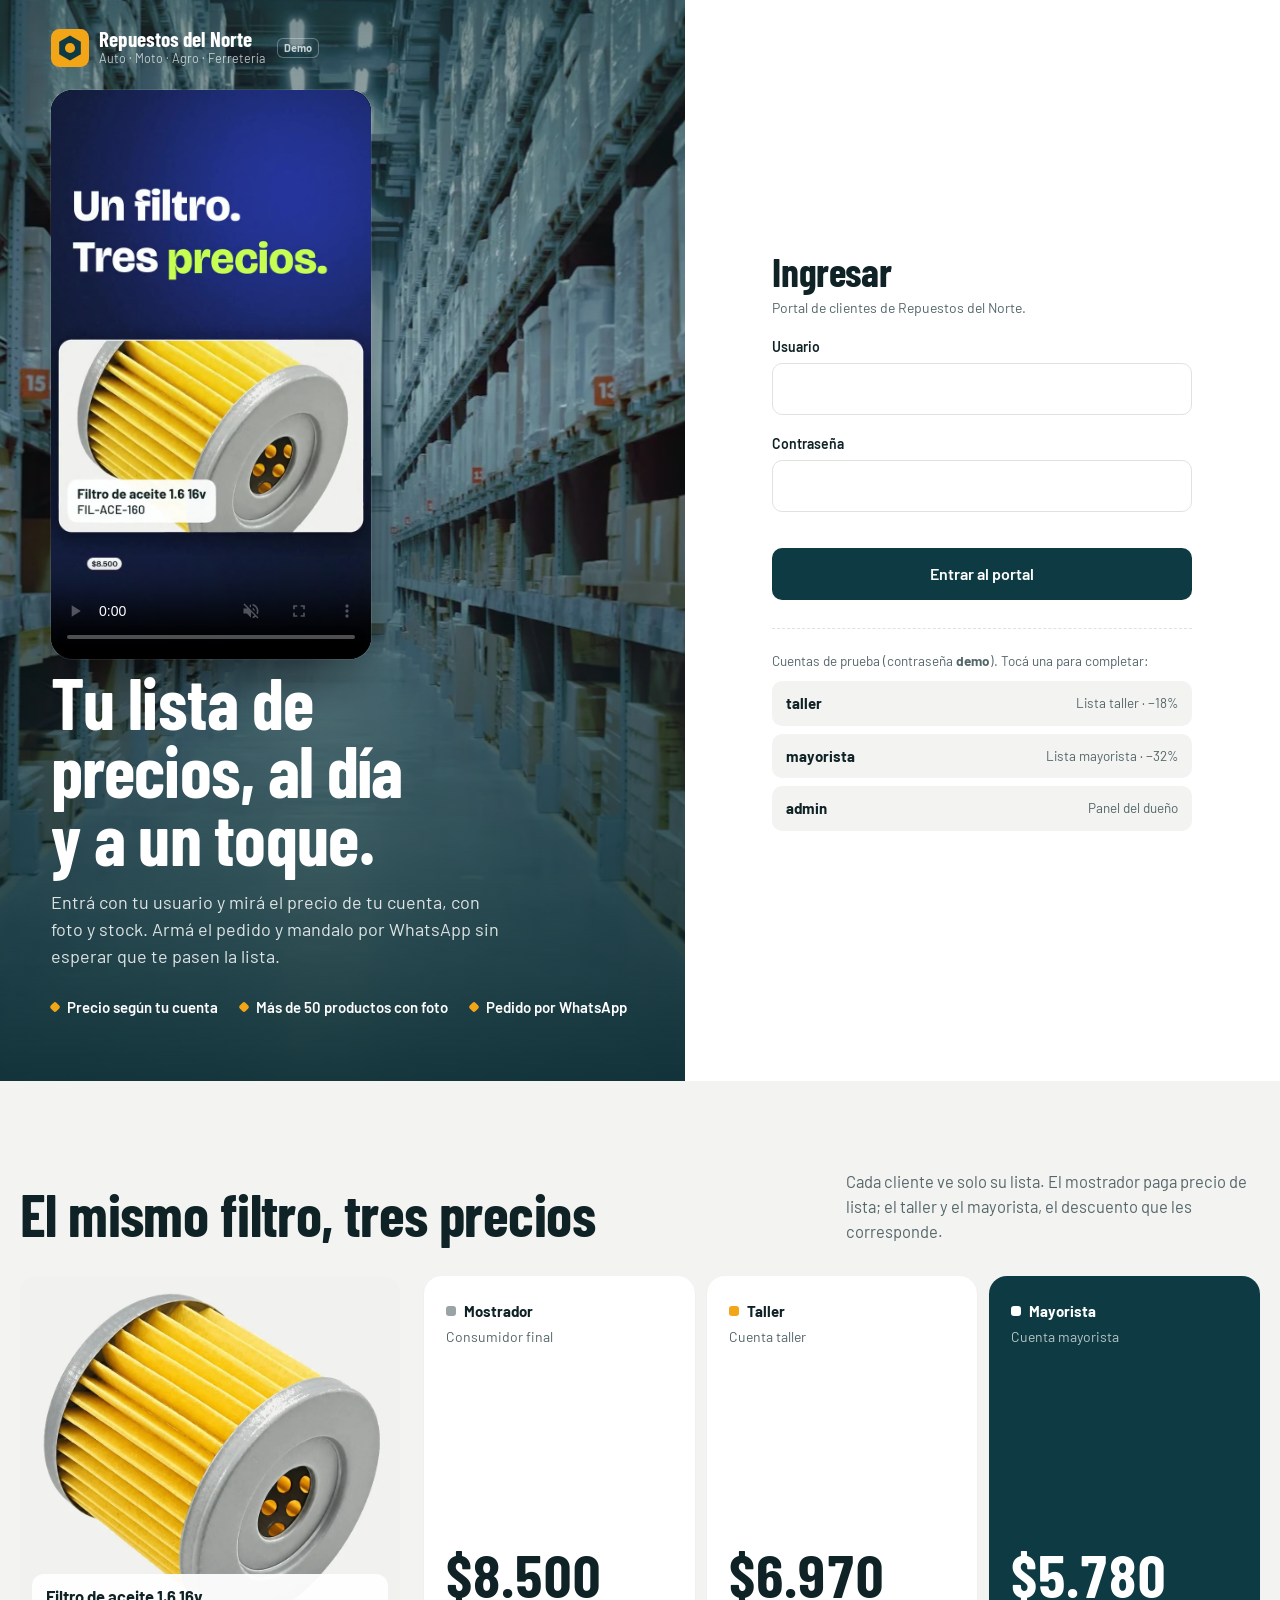
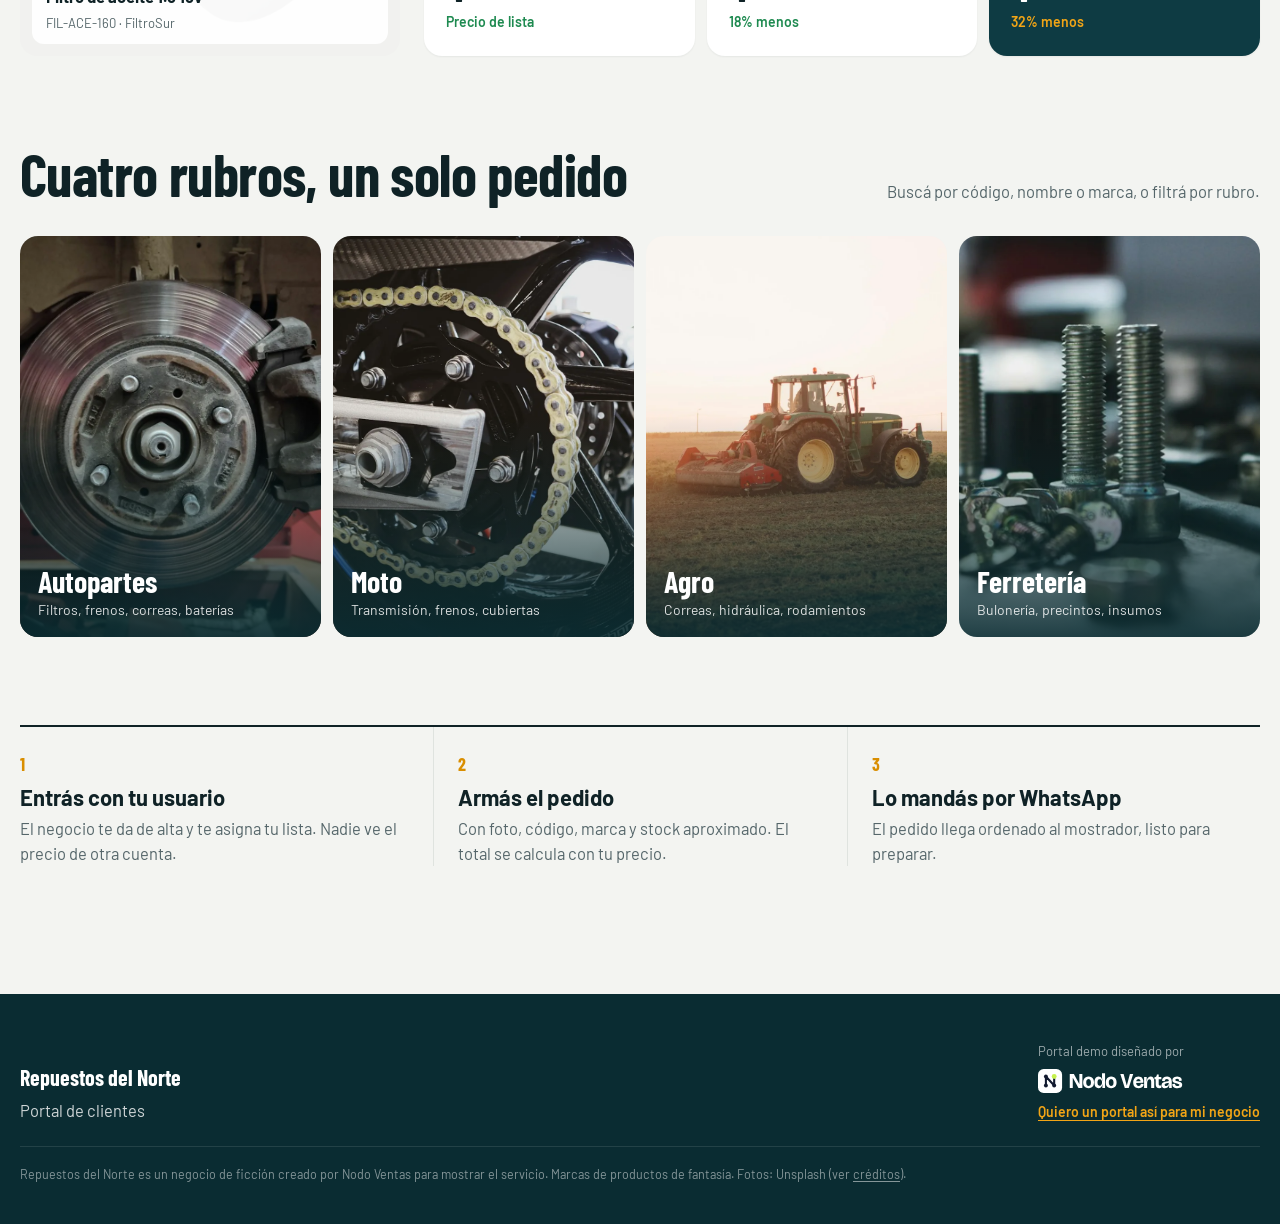
==== commit afd37f9e: "Publicar video v2 en /video/ y embeberlo en el hero de la demo" ====
--- a/index.html
+++ b/index.html
@@ -25,6 +25,9 @@
           <span><b>Repuestos del Norte</b><small>Auto · Moto · Agro · Ferretería</small></span>
         </a>
         <a class="demo-tag" href="oferta/" title="Sitio demo hecho por Nodo Ventas">Demo</a>
+      </div>
+      <div class="hero-video">
+        <video src="video/nodo_ventas_portal_repuestos_v2_9x16.mp4" poster="video/nodo_ventas_portal_repuestos_v2_poster.jpg" muted autoplay loop playsinline webkit-playsinline controls preload="metadata" title="Video de la demo Repuestos del Norte, hecha por Nodo Ventas"></video>
       </div>
       <div class="landing-copy">
         <h1>Tu lista de precios, al día y a un toque.</h1>
--- a/css/app.css
+++ b/css/app.css
@@ -75,6 +75,8 @@
 .landing-facts { display: flex; flex-wrap: wrap; gap: 10px 22px; margin-top: 26px; padding: 0; list-style: none; font-weight: 600; font-size: 15px; }
 .landing-facts li { display: flex; align-items: center; gap: 8px; }
 .landing-facts li::before { content: ""; width: 8px; height: 8px; border-radius: 2px; background: var(--amber); transform: rotate(45deg); }
+.landing-photo .hero-video { width: min(100%, 320px); aspect-ratio: 9 / 16; margin: 22px 0 8px; border-radius: 22px; overflow: hidden; background: #000; box-shadow: 0 28px 60px -18px rgba(0,0,0,.65), 0 0 0 1px rgba(255,255,255,.12); }
+.landing-photo .hero-video video { width: 100%; height: 100%; display: block; object-fit: contain; background: #000; }
 @keyframes settle { from { transform: scale(1.06); } }
 .landing-form { display: flex; flex-direction: column; justify-content: center; padding: 40px clamp(20px, 5vw, 72px); background: var(--white); }
 .login-card { width: min(420px, 100%); margin-inline: auto; }
@@ -93,7 +95,8 @@
 .chip b { font-size: 15px; } .chip span { font-size: 13.5px; color: var(--soft); }
 @media (max-width: 900px) {
   .landing { grid-template-columns: 1fr; }
-  .landing-photo { min-height: 72svh; }
+  .landing-photo { min-height: 0; }
+  .landing-photo .hero-video { width: min(100%, calc(68svh * 9 / 16), 380px); margin: 20px auto 16px; }
 }
 
 .band { padding: 88px 0; }
